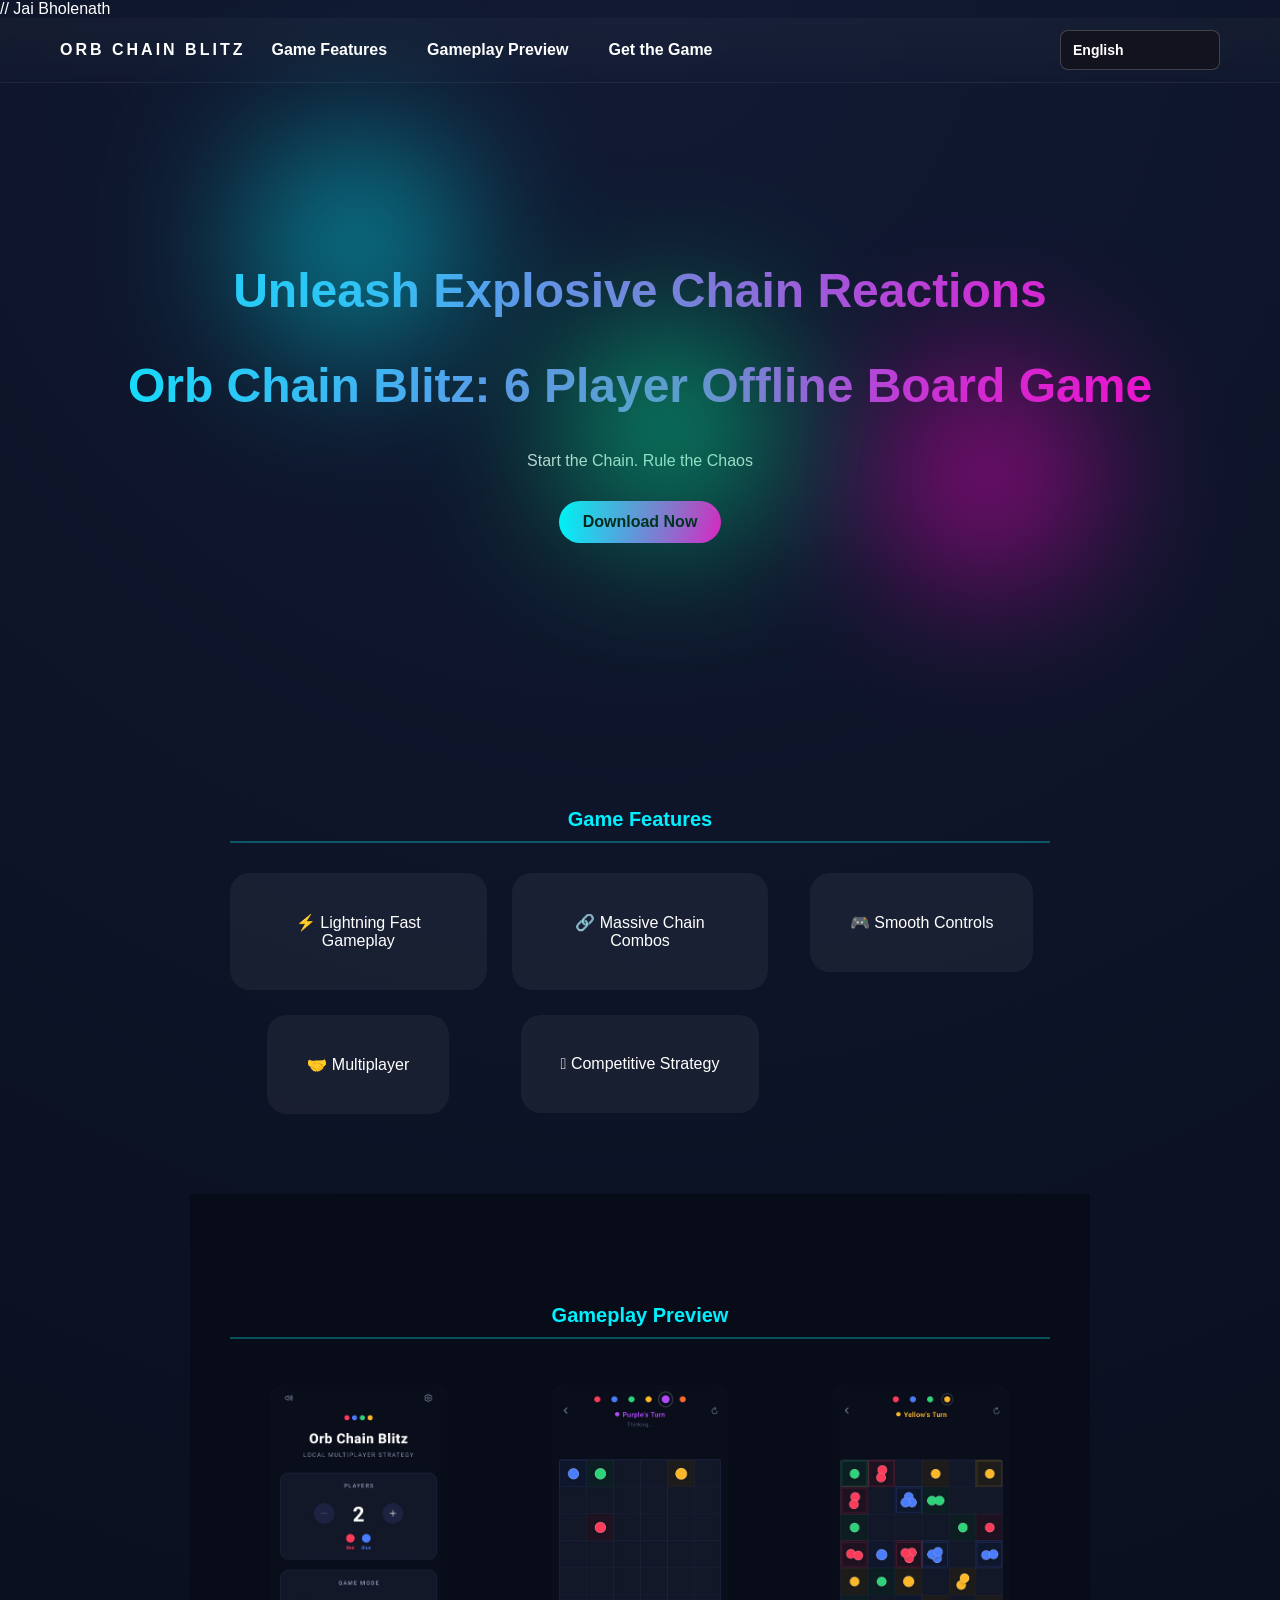
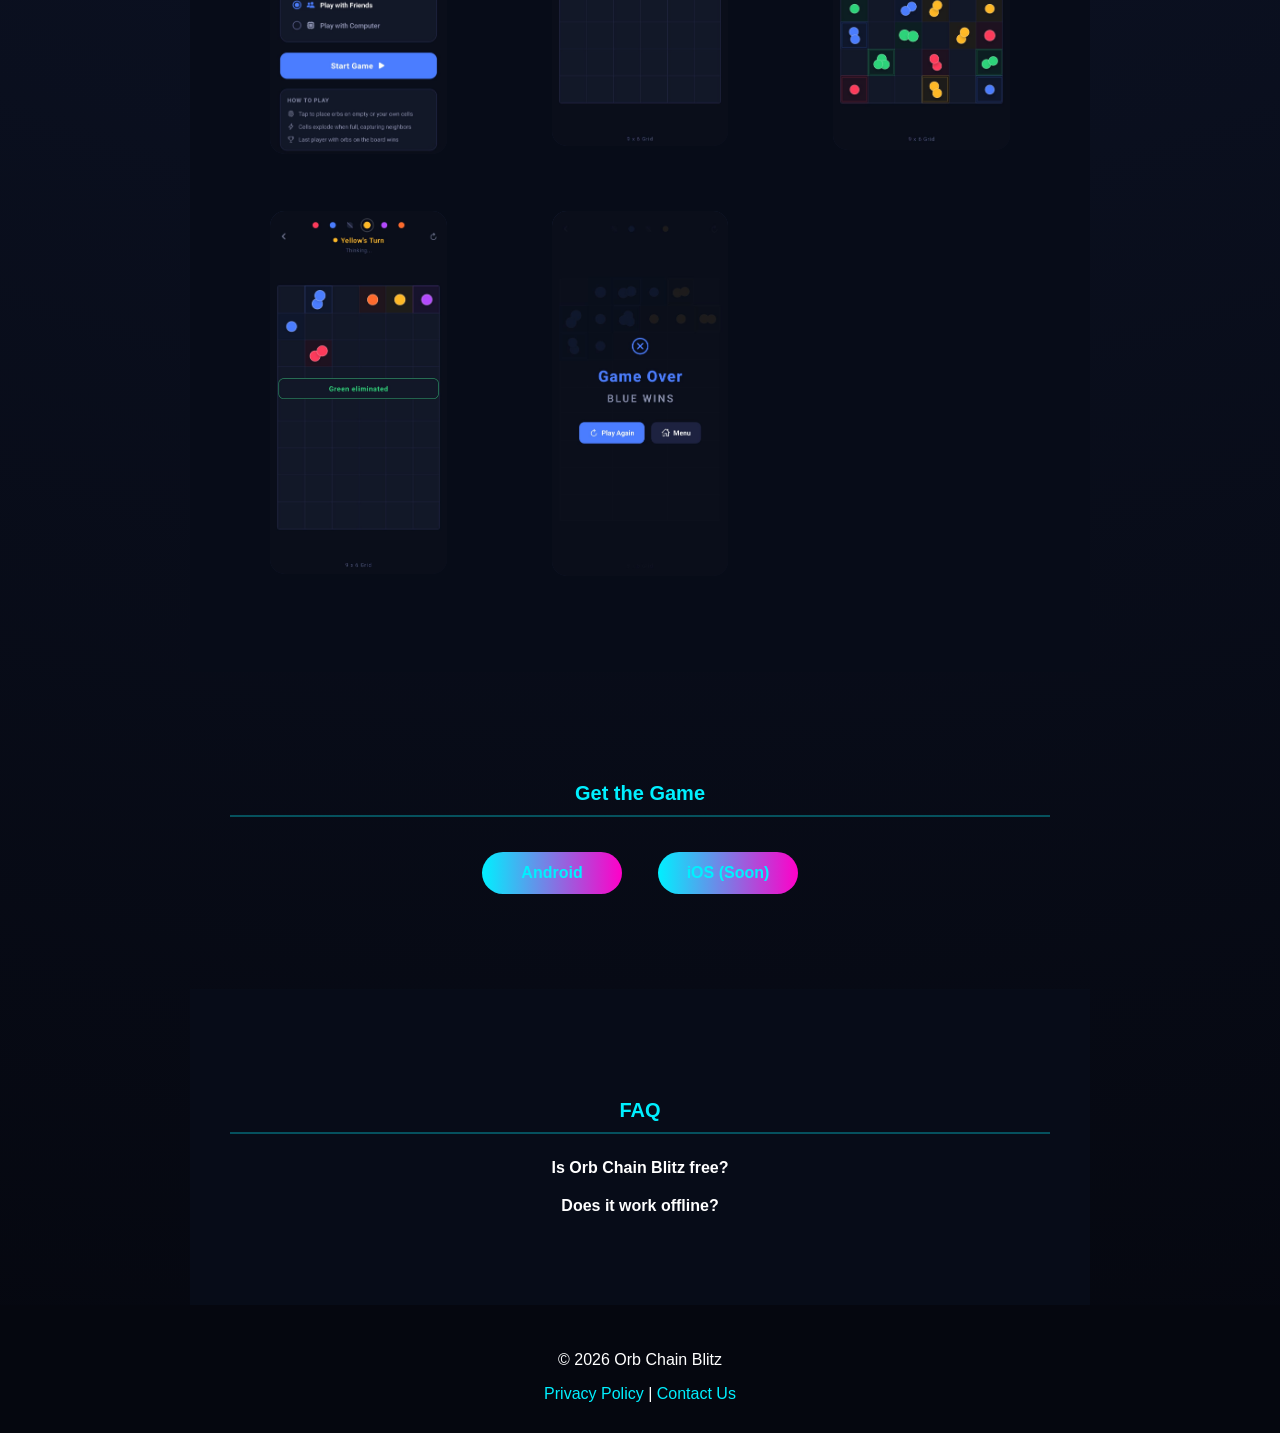
==== index.html @ 7aafdcef "first commit" ====
// Jai Bholenath
<!DOCTYPE html>
<html lang="en">
<head>
  <meta charset="UTF-8">
  <meta name="viewport" content="width=device-width, initial-scale=1.0">
  <title>Orb Chain Blitz</title>
  <link rel="stylesheet" href="style.css">
</head>
<body>

  <header class="site-header glass">
    <div class="container header-inner">
      <div class="logo" data-i18n="header.logo">ORB CHAIN BLITZ</div>

      <nav class="nav-menu" aria-label="Primary">
        <a href="#features" data-i18n="features.title">Features</a>
        <a href="#screenshots" data-i18n="screenshots.title">Screenshots</a>
        <a href="#download" data-i18n="download.title">Download</a>
      </nav>

      <div class="language-switcher">
        <label for="languageSelect" class="visually-hidden" data-i18n="header.langLabel">Language</label>
        <select id="languageSelect" aria-label="Language selector"></select>
      </div>

      <button id="navToggle" class="nav-toggle" aria-label="Toggle navigation" aria-expanded="false">☰</button>
    </div>
  </header>

<section class="hero">
  <div class="hero-content">
    <h1 data-i18n="hero.h1">Unleash Explosive Chain Reactions</h1>
    <h2 data-i18n="hero.h2">Orb Chain Blitz: 6 Player Offline Board Game</h2>
    <p data-i18n="hero.p">Start the Chain. Rule the Chaos</p>
    <div class="hero-buttons">
      <a href="#download" class="btn primary" data-i18n="btn.download">Download Now</a>
    </div>
  </div>

  <div class="glow-orb orb1"></div>
  <div class="glow-orb orb2"></div>
  <div class="glow-orb orb3"></div>
</section>

<section id="features" class="section">
  <h2 data-i18n="features.title">Game Features</h2>
  <div class="grid">
    <div class="card" data-i18n="features.f1">⚡ Lightning Fast Gameplay</div>
    <div class="card" data-i18n="features.f2">🔗 Massive Chain Combos</div>
    <div class="card" data-i18n="features.f3">🎮 Smooth Controls</div>
    <div class="card" data-i18n="features.f4">🤝 Multiplayer</div>
    <div class="card" data-i18n="features.f5">𖡎 Competitive Strategy</div>
  </div>
</section>

<section id="screenshots" class="section dark">
  <h2 data-i18n="screenshots.title">Gameplay Preview</h2>
  <div class="grid">
    <figure class="screenshot">
      <img src="assets/ss1.jpeg" alt="Gameplay screenshot 1" class="screenshot-img" loading="lazy">
    </figure>
    <figure class="screenshot">
      <img src="assets/ss2.jpeg" alt="Gameplay screenshot 2" class="screenshot-img" loading="lazy">
    </figure>
    <figure class="screenshot">
      <img src="assets/ss3.jpeg" alt="Gameplay screenshot 3" class="screenshot-img" loading="lazy">
    </figure>
    <figure class="screenshot">
      <img src="assets/ss4.jpeg" alt="Gameplay screenshot 4" class="screenshot-img" loading="lazy">
    </figure>
    <figure class="screenshot">
      <img src="assets/ss5.jpeg" alt="Gameplay screenshot 4" class="screenshot-img" loading="lazy">
    </figure>
  </div>
</section>

<section id="download" class="section">
  <h2 data-i18n="download.title">Get the Game</h2>
  <div class="download-buttons">
    <a href="#" class="btn primary" data-i18n="download.android">Android</a>
    <a href="#" class="btn primary" data-i18n="download.ios">iOS (Soon)</a>
  </div>
</section>

<section id="faq" class="section dark">
  <h2 data-i18n="faq.title">FAQ</h2>

  <div class="faq-item">
    <div class="faq-question" onclick="toggleFAQ(this)">
      <span data-i18n="faq.q1">Is Orb Chain Blitz free?</span>
    </div>
    <div class="faq-answer">
      <span data-i18n="faq.a1">Yes, the game is free with optional in-app purchases.</span>
    </div>
  </div>

  <div class="faq-item">
    <div class="faq-question" onclick="toggleFAQ(this)">
      <span data-i18n="faq.q2">Does it work offline?</span>
    </div>
    <div class="faq-answer">
      <span data-i18n="faq.a2">Yes, you can enjoy it without internet.</span>
    </div>
  </div>

</section>

<footer>
  <p data-i18n="footer.copy">© 2026 Orb Chain Blitz</p>
  <a href="privacy-policy.html" data-i18n="footer.privacy">Privacy Policy</a> |
  <a href="contact.html" data-i18n="footer.terms">Contact Us</a>
</footer>

<!-- Trailer modal removed -->

<script src="script.js"></script>
</body>
</html>
---- style.css ----
:root {
  --primary: #00f0ff;
  --accent: #ff00c8;
  --text: #ffffff;
  --glass: rgba(255,255,255,0.05);
}

* {
  box-sizing: border-box;
}

body {
  margin: 0;
  font-family: Arial, sans-serif;
  background: radial-gradient(circle at top, #111a33, #05070f);
  color: var(--text);
  overflow-x: hidden;
}

/* HEADER */

.site-header {
  position: sticky;
  top: 0;
  z-index: 1000;
  backdrop-filter: blur(8px);
  background: linear-gradient(180deg, rgba(255,255,255,0.03), rgba(255,255,255,0.01));
  border-bottom: 1px solid rgba(255,255,255,0.04);
}

.header-inner {
  max-width: 1200px;
  margin: 0 auto;
  display: flex;
  align-items: center;
  justify-content: space-between;
  gap: 16px;
  padding: 12px 20px;
}


.language-switcher {
  margin-left: auto;
  display: flex;
  align-items: center;
  position: relative;
  z-index: 1200;
}

/* Fixed-size, dark themed select to avoid native mobile UI stretching */
.language-switcher select {
  width: 160px;
  height: 40px;
  max-height: 40px;
  padding: 8px 12px;
  border-radius: 8px;
  border: 1px solid rgba(255,255,255,0.2);
  background: rgba(20,20,30,0.95);
  color: #fff;
  font-size: 14px;
  font-weight: 700;
  cursor: pointer;
  -webkit-appearance: none;
  -moz-appearance: none;
  appearance: none;
  overflow: hidden;
  transition: transform 140ms ease, box-shadow 140ms ease;
}

.language-switcher select:focus {
  transform: translateY(-2px);
  box-shadow: 0 6px 18px rgba(0,0,0,0.45), 0 0 0 3px rgba(0,240,255,0.06);
  outline: none;
}

/* Option list styling (note: mobile OS may override native UI) */
.language-switcher select option {
  background: #111;
  color: #fff;
}

.lang-select select:focus {
  outline: 2px solid rgba(0,240,255,0.14);
  outline-offset: 2px;
}

.visually-hidden {
  position: absolute !important;
  height: 1px; width: 1px; overflow: hidden;
  clip: rect(1px, 1px, 1px, 1px); white-space: nowrap;
}

/* RTL support */
.nav-menu {
  display: flex;
  gap: 20px;
  align-items: center;
}

.nav-menu a {
  color: var(--text);
  text-decoration: none;
  padding: 8px 10px;
  border-radius: 8px;
  font-weight: 600;
  transition: background 160ms ease, transform 120ms ease;
}

.nav-menu a:hover {
  background: rgba(0,240,255,0.06);
  transform: translateY(-2px);
}

.nav-toggle {
  display: none;
  background: transparent;
  border: none;
  color: var(--text);
  font-size: 20px;
  padding: 6px 10px;
  border-radius: 8px;
}

/* Ensure header doesn't overlap content: add top padding to main */
main { padding-top: 24px; }

html[dir="rtl"] {
  direction: rtl;
}

html[dir="rtl"] .language-switcher { margin-left: 0; margin-right: auto; }

.logo {
  font-weight: bold;
  letter-spacing: 3px;
}

/* HERO */

.hero {
  text-align: center;
  padding: 140px 20px;
  position: relative;
}

.hero h1 {
  font-size: 48px;
  background: linear-gradient(90deg, var(--primary), var(--accent));
  -webkit-background-clip: text;
  -webkit-text-fill-color: transparent;
}

.hero h2 {
  font-size: 48px;
  background: linear-gradient(90deg, var(--primary), var(--accent));
  -webkit-background-clip: text;
  -webkit-text-fill-color: transparent;
}

.hero p {
  opacity: 0.8;
  margin-top: 10px;
}

/* BUTTONS */

.btn {
  padding: 12px 24px;
  margin: 15px 10px;
  border-radius: 30px;
  border: none;
  cursor: pointer;
  text-decoration: none;
  font-weight: bold;
  transition: 0.3s;
  display: inline-block;
}

.primary {
  background: linear-gradient(90deg, var(--primary), var(--accent));
  color: black;
}

.primary:hover {
  transform: scale(1.05);
}

.secondary {
  border: 2px solid var(--primary);
  background: transparent;
  color: var(--primary);
}

/* SECTIONS */

.section {
  padding: 80px 40px;
  max-width: 900px;
  margin: 0 auto;
  text-align: left;
}

.section h1 {
  text-align: center;
  font-size: 32px;
  margin-bottom: 10px;
  background: linear-gradient(90deg, var(--primary), var(--accent));
  -webkit-background-clip: text;
  -webkit-text-fill-color: transparent;
}

.section h2 {
  font-size: 20px;
  font-weight: bold;
  margin-top: 30px;
  margin-bottom: 15px;
  color: var(--primary);
  border-bottom: 2px solid rgba(0, 240, 255, 0.3);
  padding-bottom: 10px;
}

.section h3 {
  font-size: 16px;
  font-weight: 600;
  margin-top: 20px;
  margin-bottom: 10px;
  color: var(--text);
}

.section p {
  font-size: 15px;
  line-height: 1.8;
  margin: 12px 0;
  opacity: 0.95;
}

.section ul {
  list-style-position: inside;
  margin: 15px 0 15px 20px;
  padding: 0;
}

.section li {
  margin: 10px 0;
  font-size: 15px;
  line-height: 1.6;
}

.section a {
  color: var(--primary);
  text-decoration: none;
  transition: 0.2s;
}

.section a:hover {
  text-decoration: underline;
  opacity: 0.8;
}

.dark {
  background: #070c18;
}

.grid {
  display: grid;
  grid-template-columns: repeat(auto-fit, minmax(220px, 1fr));
  gap: 25px;
  margin-top: 30px;
}

/* Centered layout for specific sections */
#features,
#screenshots,
#faq {
  text-align: center;
}

/* Center grid items inside the featured/screenshot sections */
#features .grid,
#screenshots .grid {
  justify-items: center;
  align-items: start;
}

.card {
  background: var(--glass);
  padding: 40px;
  border-radius: 20px;
  transition: 0.3s;
}

/* Make card contents centered when inside features */
#features .card {
  text-align: center;
}

/* Download section: center buttons and make options responsive */
#download {
  text-align: center;
}

.download-buttons {
  display: flex;
  justify-content: center;
  gap: 16px;
  align-items: center;
  margin-top: 20px;
  flex-wrap: wrap;
}

.download-buttons .btn {
  min-width: 140px;
  padding: 12px 22px;
  text-align: center;
}

.card:hover {
  transform: translateY(-8px);
  box-shadow: 0 0 25px var(--primary);
}

.screenshot {
  border-radius: 15px;
  overflow: hidden;
  background: linear-gradient(135deg, #1c2747, #0d1225);
  display: flex;
  align-items: center;
  justify-content: center;
}

.screenshot-img {
  display: block;
  max-width: 100%;
  height: auto;
  width: auto;
  object-fit: contain;
}

/* Ensure grid items don't force a fixed height and images keep aspect ratio */
.grid .screenshot { min-height: 120px; }

/* FOOTER */

footer {
  text-align: center;
  padding: 30px;
  background: #05070f;
}

footer a {
  color: var(--primary);
  text-decoration: none;
}

/* DEVELOPER INFO BOX */

.section > p:nth-of-type(2),
.section > p:nth-of-type(3),
.section > p:nth-of-type(4) {
  background: rgba(0, 240, 255, 0.05);
  padding: 12px 16px;
  border-left: 3px solid var(--primary);
  margin: 15px 0;
  border-radius: 4px;
}

/* GLOW ORBS */

.glow-orb {
  position: absolute;
  width: 200px;
  height: 200px;
  border-radius: 50%;
  filter: blur(80px);
  opacity: 0.6;
}

.orb1 { background: var(--primary); top: 10%; left: 20%; }
.orb2 { background: var(--accent); bottom: 20%; right: 15%; }
.orb3 { background: #00ff9f; top: 40%; right: 40%; }

/* FAQ */

.faq-answer {
  display: none;
  margin-top: 10px;
  opacity: 0.8;
}

/* Center FAQ items and make questions clearly centered */
#faq .faq-item {
  text-align: center;
}

#faq .faq-question {
  cursor: pointer;
  font-weight: 600;
  display: inline-block;
  padding: 10px 16px;
  border-radius: 8px;
}

#faq .faq-answer {
  text-align: center;
  max-width: 760px;
  margin-left: auto;
  margin-right: auto;
}
/* Trailer modal styles removed */

/* RESPONSIVE */

@media (max-width: 768px) {
  .hero h1 {
    font-size: 32px;
  }
  .hero h2 {
    font-size: 28px;
  }
  
  header {
    padding: 15px 20px;
  }
  
  .logo {
    font-size: 18px;
    letter-spacing: 2px;
  }
  
  .section {
    padding: 40px 20px;
    max-width: 100%;
  }
  
  .section h1 {
    font-size: 26px;
    margin-bottom: 15px;
  }
  
  .section h2 {
    font-size: 18px;
    margin-top: 25px;
  }
  
  .section h3 {
    font-size: 15px;
  }
  
  .section p {
    font-size: 14px;
    line-height: 1.7;
  }

  .nav-menu {
    display: none;
    position: absolute;
    left: 0;
    right: 0;
    top: 100%;
    background: rgba(5,7,15,0.95);
    flex-direction: column;
    gap: 0;
    padding: 10px 16px;
    border-bottom-left-radius: 10px;
    border-bottom-right-radius: 10px;
  }

  .nav-menu.open {
    display: flex;
  }

  .nav-toggle { display: inline-block; }

  .language-switcher select { min-width: 120px; }
  
  .section ul {
    margin: 12px 0 12px 25px;
  }
  
  .section li {
    font-size: 14px;
  }
}

@media (max-width: 480px) {
  .hero h1 {
    font-size: 24px;
  }
  
  .hero h2 {
    font-size: 20px;
  }
  
  .section {
    padding: 25px 15px;
    max-width: 100%;
  }
  
  .section h1 {
    font-size: 22px;
    margin-bottom: 12px;
  }
  
  .section h2 {
    font-size: 16px;
    margin-top: 20px;
    margin-bottom: 12px;
  }
  
  .section h3 {
    font-size: 14px;
  }
  
  .section p {
    font-size: 13px;
    line-height: 1.6;
    margin: 10px 0;
  }
  
  .section ul {
    margin: 10px 0 10px 20px;
    padding-left: 5px;
  }
  
  .section li {
    font-size: 13px;
    margin: 8px 0;
  }
  
  header {
    padding: 12px 15px;
  }
  
  .logo {
    font-size: 16px;
  }
  
  .btn {
    padding: 10px 20px;
    margin: 10px 5px;
    font-size: 14px;
  }
}
}
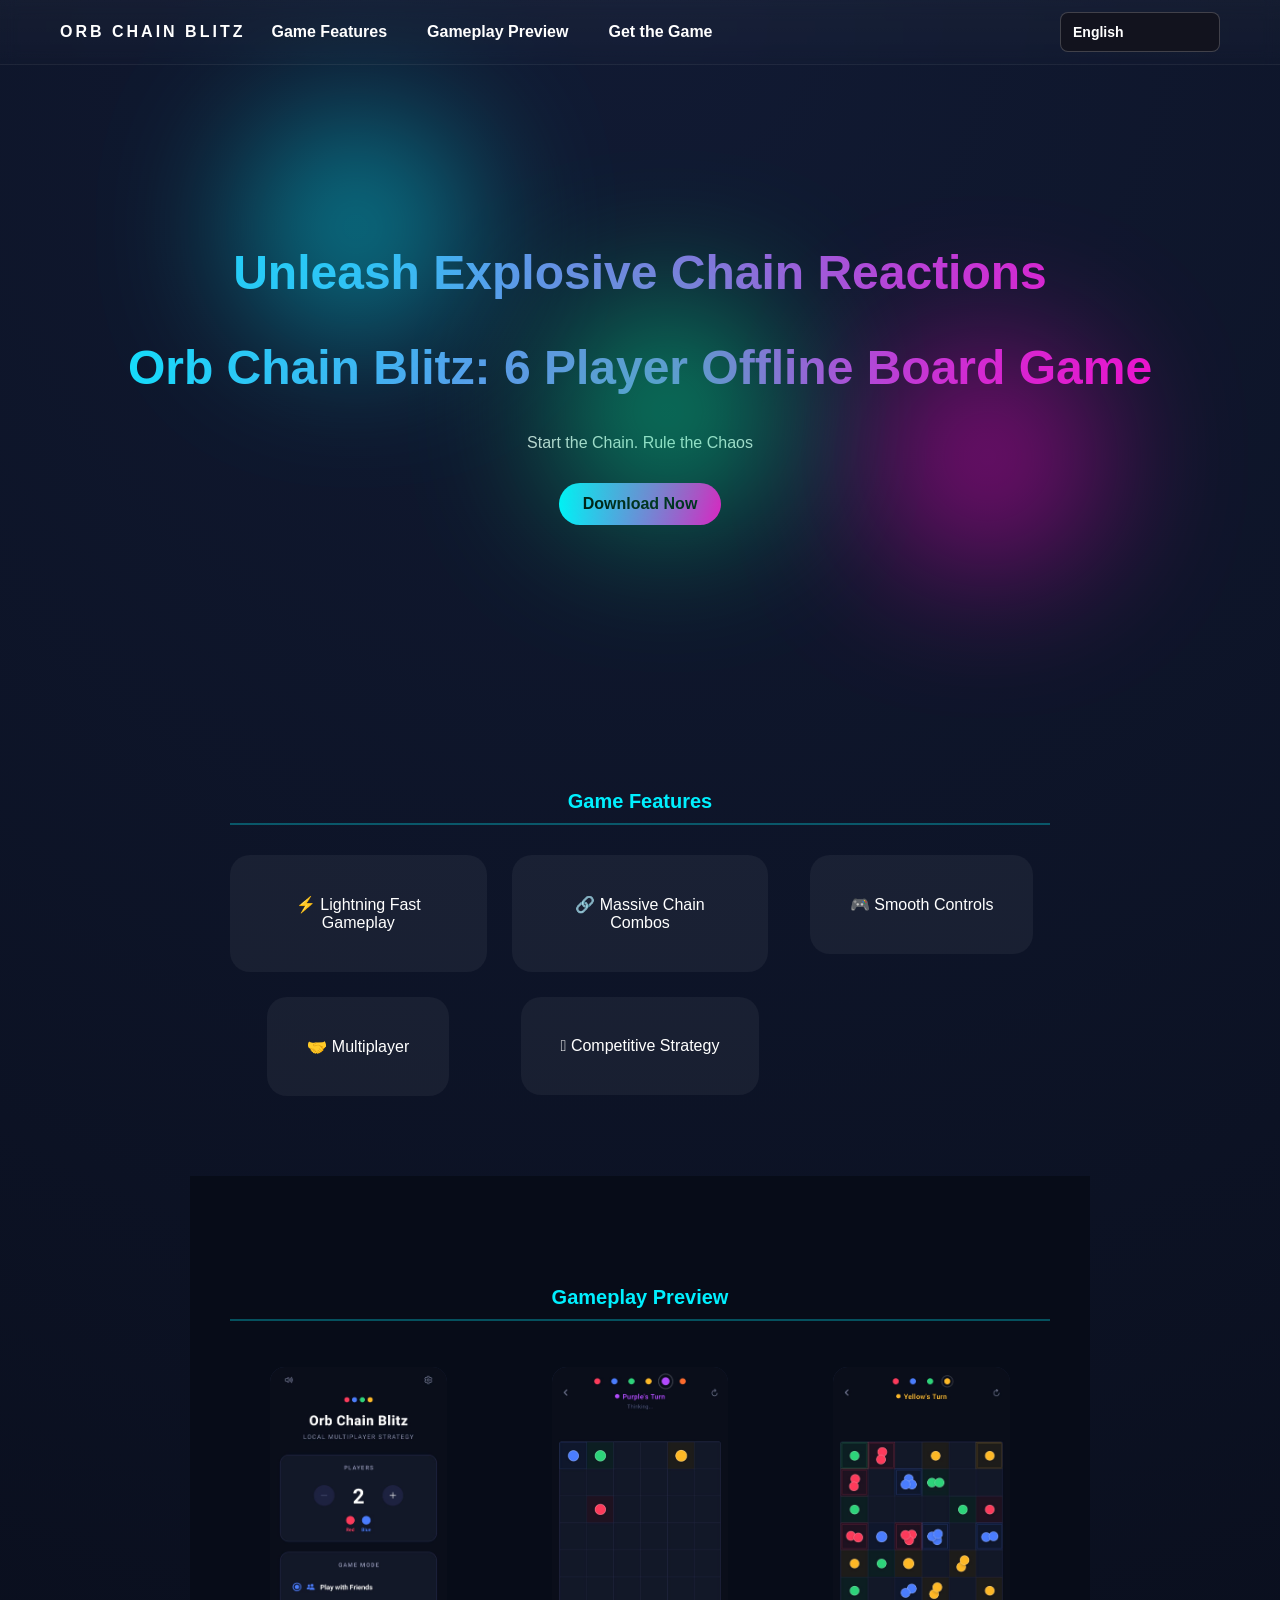
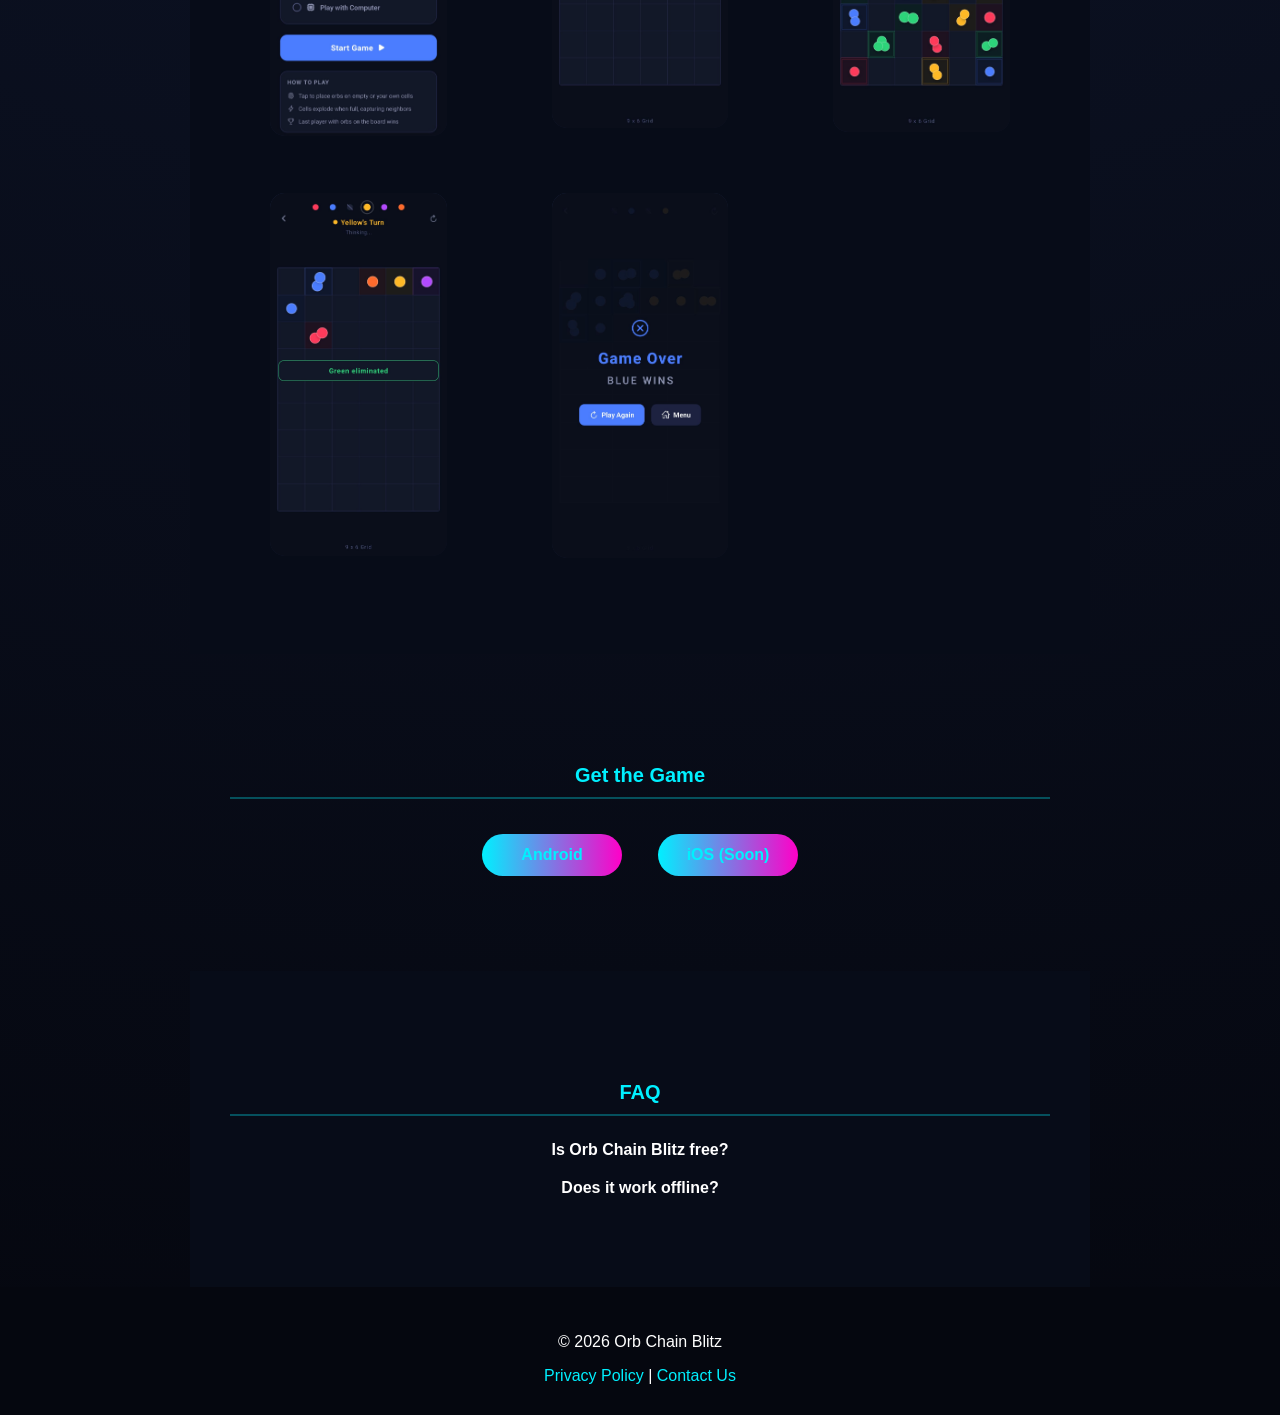
==== commit 1fc042ac: "Update index.html" ====
--- a/index.html
+++ b/index.html
@@ -1,4 +1,3 @@
-// Jai Bholenath
 <!DOCTYPE html>
 <html lang="en">
 <head>
@@ -116,4 +115,4 @@
 
 <script src="script.js"></script>
 </body>
-</html>+</html>
